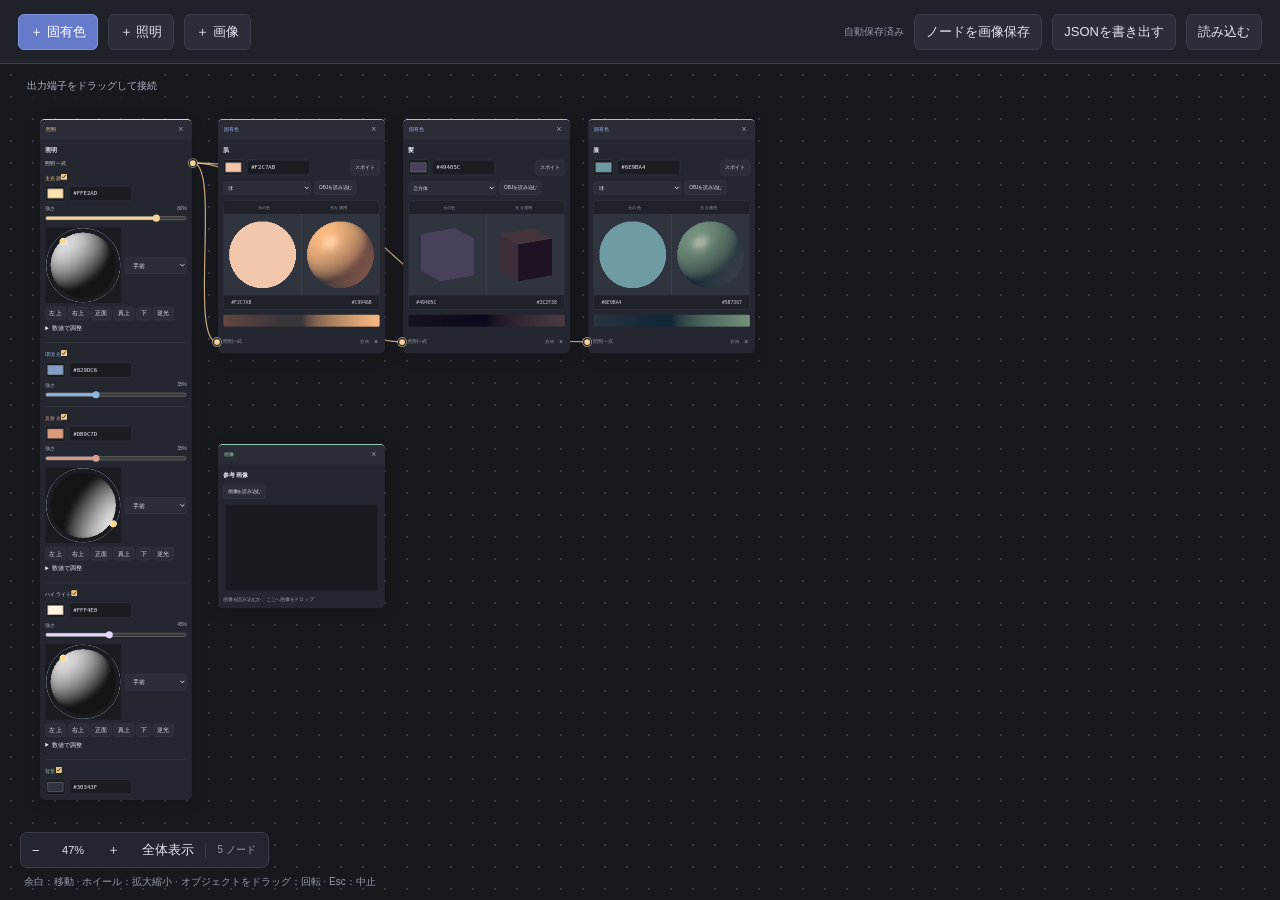
==== index.html @ 94c91bd1 "Initial commit" ====
<!doctype html>
<html lang="ja"><head><meta charset="UTF-8"><meta name="viewport" content="width=device-width, initial-scale=1"><meta name="description" content="OBJモデル・画像・照明をノードで配置して配色を検討するツール。"><title>ノードカラーシミュレーター</title><link rel="stylesheet" href="./style.css"><script defer src="./geometry.js"></script><script defer src="./legacy-model.js"></script><script defer src="./model.js"></script><script defer src="./assets.js"></script><script defer src="./storage.js"></script><script defer src="./export.js"></script><script defer src="./app.js"></script></head>
<body>
<header class="toolbar"><button data-add="base" class="primary">＋ 固有色</button><button data-add="lighting">＋ 照明</button><button data-add="image">＋ 画像</button><div class="spacer"></div><span id="save-status" role="status">読み込み中…</span><button id="save-image">ノードを画像保存</button><button id="export">JSONを書き出す</button><button id="import">読み込む</button><input id="file" type="file" accept=".json,application/json" hidden></header>
<main id="canvas" tabindex="0" aria-label="ノードキャンバス"><div id="world"><svg id="wires" aria-label="接続線"></svg><div id="nodes"></div></div><div class="canvas-top"><span id="connection-status" role="status">出力端子をドラッグして接続</span><button id="cancel-wire" hidden>中止</button></div><div class="canvas-controls"><button id="zoom-out" aria-label="縮小">−</button><output id="zoom-label">100%</output><button id="zoom-in" aria-label="拡大">＋</button><button id="fit">全体表示</button><span id="node-count"></span></div><span class="pan-hint">余白：移動 · ホイール：拡大縮小 · オブジェクトをドラッグ：回転 · Esc：中止</span></main>
<dialog id="png-dialog"><p>PNGの出力サイズ</p><label>倍率 <input id="png-scale" type="number" min="0.25" max="4" step="0.25" value="1"></label><p id="png-size" role="status"></p><div><button id="png-cancel">キャンセル</button><button id="png-save">PNGを保存</button></div></dialog><dialog id="confirm-dialog"><p id="confirm-message"></p><div><button id="confirm-no">キャンセル</button><button id="confirm-yes" class="primary">読み込む</button></div></dialog><div id="toast" role="status" aria-live="polite"></div>
</body></html>
---- style.css ----
:root { color-scheme: dark; --bg: #17191e; --panel: #24272f; --line: #3a3e49; --ink: #e2e5ec; --muted: #969dab; --accent: #9cafff; font-family: "Segoe UI", "Yu Gothic UI", Meiryo, sans-serif; font-size: 13px; }
* { box-sizing: border-box; }
body { margin: 0px; background: var(--bg); color: var(--ink); overflow: hidden; }
button, input, select { font: inherit; }
button, select { border: 1px solid var(--line); border-radius: 6px; background: rgb(43, 46, 56); color: var(--ink); padding: 8px 11px; }
button { cursor: pointer; }
button:hover { background: rgb(58, 64, 80); }
button:disabled { opacity: 0.5; cursor: wait; }
button:focus-visible, input:focus-visible, select:focus-visible, #canvas:focus-visible { outline: 2px solid var(--accent); outline-offset: 2px; }
button.primary { background: rgb(101, 123, 202); border-color: rgb(131, 149, 220); color: rgb(255, 255, 255); }
.toolbar { min-height: 64px; display: flex; align-items: center; gap: 10px; padding: 12px 18px; border-bottom: 1px solid var(--line); background: rgb(32, 34, 41); position: relative; z-index: 6; flex-wrap: wrap; }
.spacer { flex: 1 1 0%; }
#save-status { font-size: 10px; color: var(--muted); }
#canvas { height: calc(100dvh - 64px); position: relative; overflow: hidden; background-image: radial-gradient(rgb(53, 57, 69) 1px, transparent 1px); background-size: 22px 22px; touch-action: none; cursor: grab; }
#world { position: absolute; transform-origin: 0px 0px; }
#nodes { position: absolute; left: 0px; top: 0px; }
#wires { position: absolute; width: 1px; height: 1px; overflow: visible; z-index: 0; }
.wire { fill: none; stroke-width: 2.5; pointer-events: none; opacity: 0.8; }
.wire-hit { fill: none; stroke: transparent; stroke-width: 14; cursor: pointer; pointer-events: stroke; }
.wire-hit:focus { stroke: rgba(182, 196, 255, 0.533); outline: none; }
.temporary { fill: none; stroke: rgb(182, 196, 255); stroke-width: 3; stroke-dasharray: 7, 5; pointer-events: none; }
.node { position: absolute; width: 352px; border-right-color: ; border-right-style: ; border-right-width: ; border-bottom-color: ; border-bottom-style: ; border-bottom-width: ; border-left-color: ; border-left-style: ; border-left-width: ; border-image-source: ; border-image-slice: ; border-image-width: ; border-image-outset: ; border-image-repeat: ; border-top: 2px solid var(--node-color); border-radius: 10px; background: var(--panel); box-shadow: rgba(0, 0, 0, 0.2) 0px 8px 28px; cursor: default; }
.node.lighting { width: 320px; }
.node-header { display: flex; align-items: center; justify-content: space-between; background: rgb(42, 45, 54); border-radius: 9px 9px 0px 0px; padding: 9px 12px; cursor: grab; touch-action: none; }
.node-kind { font-size: 10px; letter-spacing: 0.08em; color: var(--node-color); }
.delete { padding: 0px; border: 0px; background: transparent; color: var(--muted); width: 23px; height: 23px; font-size: 18px; }
.node-body { padding: 11px; }
.name { width: 100%; border: 0px; background: transparent; color: var(--ink); font-weight: 600; padding: 3px 0px; margin-bottom: 10px; }
.color-editor { display: flex; gap: 7px; align-items: center; }
.color-editor input[type="color"] { width: 43px; height: 34px; background: rgb(27, 29, 35); border: 1px solid var(--line); padding: 2px; border-radius: 5px; cursor: pointer; }
.hex { width: 133px; background: rgb(27, 29, 35); border: 1px solid var(--line); padding: 8px; border-radius: 5px; color: var(--ink); font: 12px Consolas, monospace; }
.hex[aria-invalid="true"] { border-color: rgb(241, 147, 147); }
.eyedrop { margin-left: auto; padding: 8px; font-size: 11px; }
.slider-label { display: flex; justify-content: space-between; font-size: 10px; margin-top: 8px; color: rgb(179, 186, 199); }
.slider { width: 100%; accent-color: var(--port-color); margin: 5px 0px 0px; }
.angle-controls { display: flex; gap: 10px; margin-top: 8px; font-size: 10px; color: var(--muted); }
.angle-controls label { display: flex; gap: 4px; align-items: center; }
.angle-controls input { width: 63px; min-width: 0px; border: 1px solid var(--line); border-radius: 4px; background: rgb(27, 29, 35); color: var(--ink); padding: 5px; font: 11px Consolas, monospace; }
.light-section { padding-bottom: 13px; margin-top: 12px; border-bottom: 1px solid var(--line); }
.light-section:last-child { border-bottom: 0px; padding-bottom: 0px; }
.light-heading { position: relative; color: var(--port-color); font-size: 11px; margin: 0px 0px 8px; }
.port-row { position: relative; display: flex; justify-content: space-between; align-items: center; min-height: 27px; margin-top: 5px; font-size: 10px; color: var(--muted); gap: 7px; }
.port-label { white-space: nowrap; }
.port-status { overflow: hidden; text-overflow: ellipsis; white-space: nowrap; margin-left: auto; font-size: 9px; }
.port { position: absolute; width: 18px; height: 18px; padding: 0px; border-radius: 50%; background: var(--port-color); border: 3px solid var(--panel); box-shadow: 0 0 0 1px var(--port-color); z-index: 2; touch-action: none; top: 50%; transform: translateY(-50%); }
.port.output { right: -22px; cursor: crosshair; }
.port.input { left: -22px; }
.port.active { box-shadow: rgba(182, 196, 255, 0.4) 0px 0px 0px 4px; }
.port.compatible { box-shadow: rgba(139, 205, 189, 0.467) 0px 0px 0px 4px; }
.disconnect { border: 0px; background: transparent; padding: 0px 4px; color: rgb(168, 175, 191); font-size: 14px; }
.node-note { font-size: 10px; line-height: 1.7; color: var(--muted); margin: 10px 0px 0px; }
.inline-preview { margin: 12px 0px 9px; border: 1px solid var(--line); border-radius: 7px; overflow: hidden; }
.pair-labels { display: grid; grid-template-columns: 1fr 1fr; font-size: 9px; text-align: center; padding: 7px; background: rgb(32, 34, 41); color: var(--muted); }
.object-canvas { display: block; width: 100%; height: auto; cursor: grab; touch-action: none; }
.pair-values { display: flex; justify-content: space-between; padding: 5px 12px; background: rgb(32, 34, 41); }
.hex-copy { font: 10px Consolas, monospace; padding: 4px; border: 0px; background: transparent; color: rgb(199, 205, 218); }
.gradient { display: block; width: 100%; height: 26px; border-radius: 4px; margin: 10px 0px; cursor: crosshair; }
.saved-colors { display: flex; flex-wrap: wrap; gap: 5px; margin-bottom: 8px; }
.saved-chip { display: flex; align-items: center; border: 1px solid var(--line); border-radius: 4px; overflow: hidden; }
.saved-code { font: 10px Consolas, monospace; background: rgb(27, 29, 35); color: var(--ink); border-width: 0px 0px 0px 9px; border-style: none none none solid; border-color: currentcolor; border-image: none; width: 86px; padding: 5px 3px; cursor: copy; }
.remove-color { font-size: 12px; padding: 0px 4px; border: 0px; border-radius: 0px; background: transparent; color: var(--muted); }
.object-options { display: flex; gap: 7px; align-items: center; margin-top: 11px; }
.object-options select { padding: 6px; font-size: 10px; max-width: 185px; flex: 1 1 0%; }
.obj-load, .media-load { font-size: 10px; padding: 7px 9px; }
.image-canvas { display: block; width: auto; height: auto; max-width: 100%; max-height: 360px; margin: 13px auto 0px; cursor: crosshair; background: rgb(25, 27, 33); }
.image.drop-target { outline: rgb(158, 216, 194) dashed 2px; }
.sampling .image-canvas, .sampling .object-canvas { cursor: crosshair; outline: rgb(165, 189, 223) solid 2px; }
.canvas-top { position: absolute; left: 18px; top: 10px; display: flex; align-items: center; gap: 10px; pointer-events: none; z-index: 3; }
#connection-status { font-size: 10px; color: rgb(176, 183, 198); background: rgba(23, 25, 30, 0.85); padding: 5px 9px; border-radius: 5px; }
#cancel-wire { pointer-events: auto; font-size: 10px; padding: 4px 8px; }
.canvas-controls { position: absolute; left: 20px; bottom: 32px; display: flex; align-items: center; background: rgba(36, 39, 47, 0.95); border: 1px solid var(--line); border-radius: 7px; z-index: 3; }
.canvas-controls button { border: 0px; background: transparent; }
.canvas-controls output { width: 45px; text-align: center; font-size: 11px; }
#node-count { font-size: 10px; color: var(--muted); padding: 0px 12px; border-left: 1px solid var(--line); }
.pan-hint { position: absolute; bottom: 11px; left: 24px; font-size: 10px; color: var(--muted); pointer-events: none; }
#toast { position: fixed; bottom: 25px; left: 50%; transform: translateX(-50%); background: rgb(67, 79, 112); color: white; padding: 12px 20px; border: 1px solid rgb(109, 127, 168); border-radius: 8px; font-size: 12px; z-index: 10; display: none; max-width: 90vw; }
dialog { border: 1px solid rgb(100, 116, 153); border-radius: 10px; background: rgb(36, 39, 47); color: var(--ink); padding: 22px; max-width: 90vw; font-size: 13px; }
dialog::backdrop { background: rgba(0, 0, 0, 0.6); }
dialog div { display: flex; justify-content: flex-end; gap: 10px; margin-top: 20px; }
[hidden] { display: none !important; }
@media (max-width: 850px) {
  .toolbar { gap: 6px; padding: 10px; }
  .toolbar button { font-size: 11px; padding: 7px; }
  #save-status { display: none; }
  .canvas-top { left: 8px; }
  #connection-status { font-size: 9px; max-width: 80vw; }
}
.node { isolation: isolate; }

.direction-control{display:grid;grid-template-columns:160px 1fr;gap:8px;margin:8px 0}.direction-ball{width:160px;height:160px;touch-action:none;cursor:crosshair}.direction-presets{display:flex;flex-wrap:wrap;gap:4px;grid-column:1/-1}.direction-presets button{padding:4px 8px}.direction-control details{grid-column:1/-1}.light-heading input[type=checkbox]{margin-left:auto;accent-color:#efc984}.direction-control select{align-self:center}
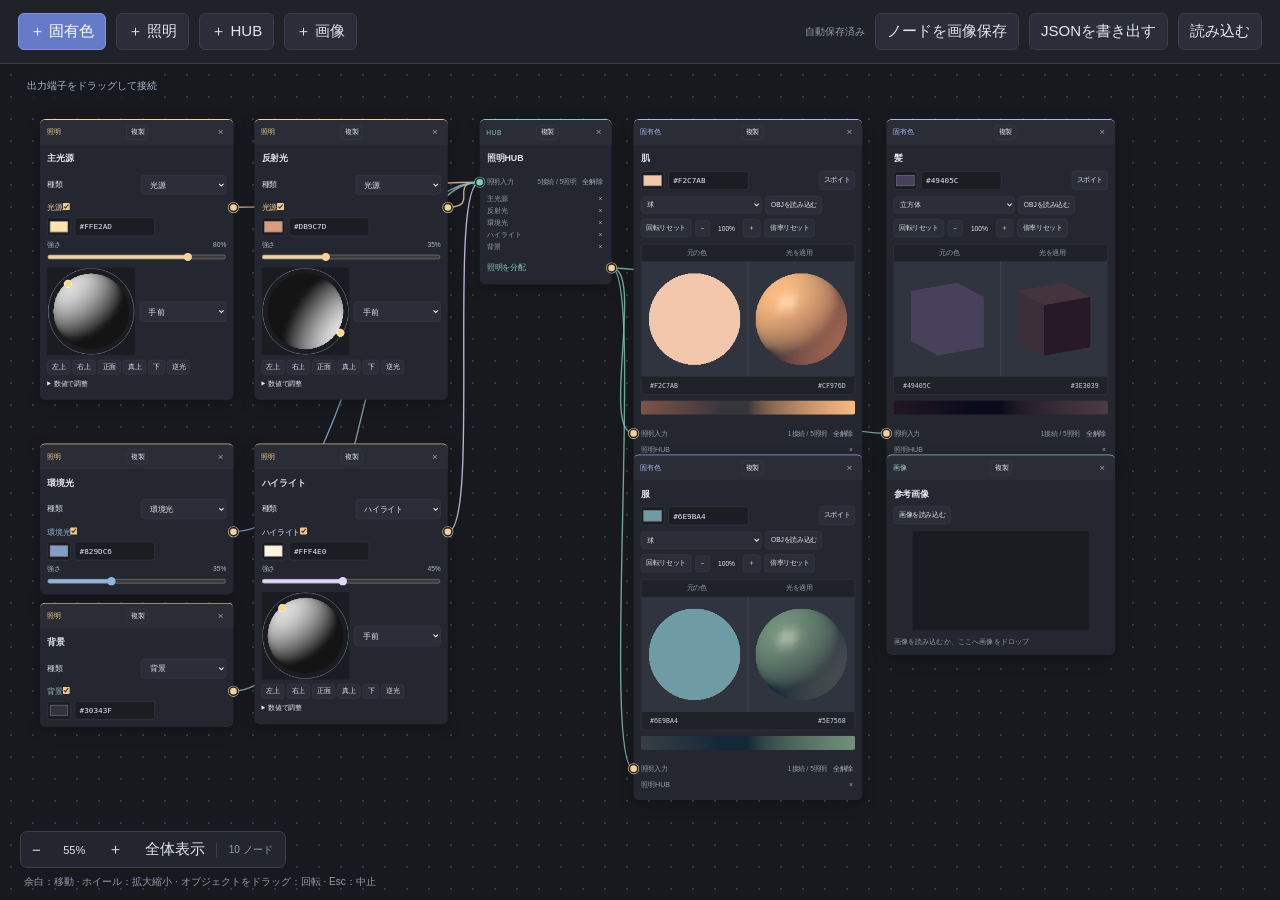
==== commit a4d62ced: "hub機能追加、３D機能修正、ノード機能修正" ====
--- a/index.html
+++ b/index.html
@@ -1,7 +1,7 @@
 <!doctype html>
-<html lang="ja"><head><meta charset="UTF-8"><meta name="viewport" content="width=device-width, initial-scale=1"><meta name="description" content="OBJモデル・画像・照明をノードで配置して配色を検討するツール。"><title>ノードカラーシミュレーター</title><link rel="stylesheet" href="./style.css"><script defer src="./geometry.js"></script><script defer src="./legacy-model.js"></script><script defer src="./model.js"></script><script defer src="./assets.js"></script><script defer src="./storage.js"></script><script defer src="./export.js"></script><script defer src="./app.js"></script></head>
+<html lang="ja"><head><meta charset="UTF-8"><meta name="viewport" content="width=device-width, initial-scale=1"><meta name="description" content="OBJモデル・画像・照明をノードで配置して配色を検討するツール。"><title>ノードカラーシミュレーター</title><link rel="stylesheet" href="./style.css"><script defer src="./geometry.js"></script><script defer src="./legacy-model.js"></script><script defer src="./compat-v4.js"></script><script defer src="./model.js"></script><script defer src="./assets.js"></script><script defer src="./storage.js"></script><script defer src="./export.js"></script><script defer src="./app.js"></script></head>
 <body>
-<header class="toolbar"><button data-add="base" class="primary">＋ 固有色</button><button data-add="lighting">＋ 照明</button><button data-add="image">＋ 画像</button><div class="spacer"></div><span id="save-status" role="status">読み込み中…</span><button id="save-image">ノードを画像保存</button><button id="export">JSONを書き出す</button><button id="import">読み込む</button><input id="file" type="file" accept=".json,application/json" hidden></header>
+<header class="toolbar"><button data-add="base" class="primary">＋ 固有色</button><button data-add="lighting">＋ 照明</button><button data-add="hub">＋ HUB</button><button data-add="image">＋ 画像</button><div class="spacer"></div><span id="save-status" role="status">読み込み中…</span><button id="save-image">ノードを画像保存</button><button id="export">JSONを書き出す</button><button id="import">読み込む</button><input id="file" type="file" accept=".json,application/json" hidden></header>
 <main id="canvas" tabindex="0" aria-label="ノードキャンバス"><div id="world"><svg id="wires" aria-label="接続線"></svg><div id="nodes"></div></div><div class="canvas-top"><span id="connection-status" role="status">出力端子をドラッグして接続</span><button id="cancel-wire" hidden>中止</button></div><div class="canvas-controls"><button id="zoom-out" aria-label="縮小">−</button><output id="zoom-label">100%</output><button id="zoom-in" aria-label="拡大">＋</button><button id="fit">全体表示</button><span id="node-count"></span></div><span class="pan-hint">余白：移動 · ホイール：拡大縮小 · オブジェクトをドラッグ：回転 · Esc：中止</span></main>
 <dialog id="png-dialog"><p>PNGの出力サイズ</p><label>倍率 <input id="png-scale" type="number" min="0.25" max="4" step="0.25" value="1"></label><p id="png-size" role="status"></p><div><button id="png-cancel">キャンセル</button><button id="png-save">PNGを保存</button></div></dialog><dialog id="confirm-dialog"><p id="confirm-message"></p><div><button id="confirm-no">キャンセル</button><button id="confirm-yes" class="primary">読み込む</button></div></dialog><div id="toast" role="status" aria-live="polite"></div>
 </body></html>
--- a/style.css
+++ b/style.css
@@ -88,3 +88,8 @@
 .node { isolation: isolate; }
 
 .direction-control{display:grid;grid-template-columns:160px 1fr;gap:8px;margin:8px 0}.direction-ball{width:160px;height:160px;touch-action:none;cursor:crosshair}.direction-presets{display:flex;flex-wrap:wrap;gap:4px;grid-column:1/-1}.direction-presets button{padding:4px 8px}.direction-control details{grid-column:1/-1}.light-heading input[type=checkbox]{margin-left:auto;accent-color:#efc984}.direction-control select{align-self:center}
+
+/* Larger preview and controls; object scale is independent of the workspace. */
+:root{font-size:15px}.node{width:416px}.node.lighting{width:352px}.node-kind{font-size:12px}.node-body{padding:13px}.name{font-size:16px}.hex{font-size:14px;width:146px}.eyedrop,.obj-load,.media-load{font-size:12px}.object-options select{font-size:13px;max-width:220px}.pair-labels,.hex-copy{font-size:12px}.port-row{font-size:12px;min-height:32px}.port-status{font-size:11px}.light-heading{font-size:14px}.slider-label{font-size:12px}.angle-controls{font-size:12px}.node-note{font-size:12px}.preview-controls{display:flex;flex-wrap:wrap;align-items:center;gap:7px;margin:9px 0}.preview-controls button{font-size:12px;padding:7px 9px}.preview-controls output{font-size:12px;min-width:46px;text-align:center}.node-actions{display:flex;gap:6px}.duplicate{font-size:12px;padding:4px 7px}.saved-code{font-size:12px;width:102px}.direction-presets button{font-size:12px}.direction-control summary{font-size:12px}
+
+.node.hub{width:240px}.lighting-kind{display:flex;align-items:center;justify-content:space-between;font-size:14px;margin:8px 0}.lighting-kind select{font-size:14px;min-width:155px}.connection-list{display:grid;gap:4px;margin:5px 0}.connection-entry{display:flex;align-items:center;justify-content:space-between;gap:8px;color:var(--muted);font-size:13px}.connection-entry span{overflow:hidden;text-overflow:ellipsis;white-space:nowrap}.hub-output{margin-top:20px;color:#85CCB8}.port-status{font-size:12px}.disconnect{font-size:12px}.node-note{font-size:13px}
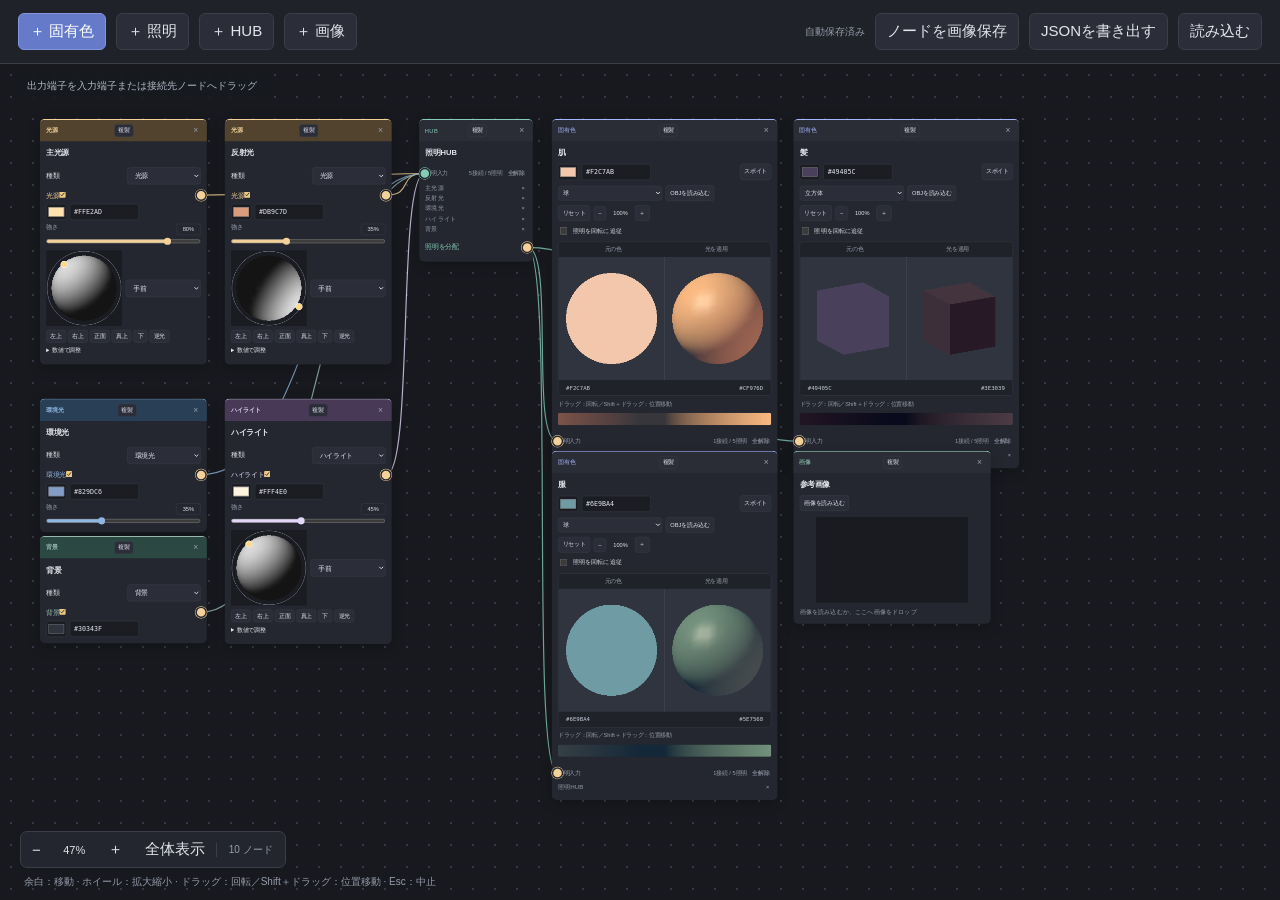
==== commit f4d451c7: "オブジェクト機能修正" ====
--- a/index.html
+++ b/index.html
@@ -2,6 +2,6 @@
 <html lang="ja"><head><meta charset="UTF-8"><meta name="viewport" content="width=device-width, initial-scale=1"><meta name="description" content="OBJモデル・画像・照明をノードで配置して配色を検討するツール。"><title>ノードカラーシミュレーター</title><link rel="stylesheet" href="./style.css"><script defer src="./geometry.js"></script><script defer src="./legacy-model.js"></script><script defer src="./compat-v4.js"></script><script defer src="./model.js"></script><script defer src="./assets.js"></script><script defer src="./storage.js"></script><script defer src="./export.js"></script><script defer src="./app.js"></script></head>
 <body>
 <header class="toolbar"><button data-add="base" class="primary">＋ 固有色</button><button data-add="lighting">＋ 照明</button><button data-add="hub">＋ HUB</button><button data-add="image">＋ 画像</button><div class="spacer"></div><span id="save-status" role="status">読み込み中…</span><button id="save-image">ノードを画像保存</button><button id="export">JSONを書き出す</button><button id="import">読み込む</button><input id="file" type="file" accept=".json,application/json" hidden></header>
-<main id="canvas" tabindex="0" aria-label="ノードキャンバス"><div id="world"><svg id="wires" aria-label="接続線"></svg><div id="nodes"></div></div><div class="canvas-top"><span id="connection-status" role="status">出力端子をドラッグして接続</span><button id="cancel-wire" hidden>中止</button></div><div class="canvas-controls"><button id="zoom-out" aria-label="縮小">−</button><output id="zoom-label">100%</output><button id="zoom-in" aria-label="拡大">＋</button><button id="fit">全体表示</button><span id="node-count"></span></div><span class="pan-hint">余白：移動 · ホイール：拡大縮小 · オブジェクトをドラッグ：回転 · Esc：中止</span></main>
+<main id="canvas" tabindex="0" aria-label="ノードキャンバス"><div id="world"><svg id="wires" aria-label="接続線"></svg><div id="nodes"></div></div><div class="canvas-top"><span id="connection-status" role="status">出力端子を入力端子または接続先ノードへドラッグ</span><button id="cancel-wire" hidden>中止</button></div><div class="canvas-controls"><button id="zoom-out" aria-label="縮小">−</button><output id="zoom-label">100%</output><button id="zoom-in" aria-label="拡大">＋</button><button id="fit">全体表示</button><span id="node-count"></span></div><span class="pan-hint">余白：移動 · ホイール：拡大縮小 · ドラッグ：回転／Shift＋ドラッグ：位置移動 · Esc：中止</span></main>
 <dialog id="png-dialog"><p>PNGの出力サイズ</p><label>倍率 <input id="png-scale" type="number" min="0.25" max="4" step="0.25" value="1"></label><p id="png-size" role="status"></p><div><button id="png-cancel">キャンセル</button><button id="png-save">PNGを保存</button></div></dialog><dialog id="confirm-dialog"><p id="confirm-message"></p><div><button id="confirm-no">キャンセル</button><button id="confirm-yes" class="primary">読み込む</button></div></dialog><div id="toast" role="status" aria-live="polite"></div>
 </body></html>
--- a/style.css
+++ b/style.css
@@ -93,3 +93,21 @@
 :root{font-size:15px}.node{width:416px}.node.lighting{width:352px}.node-kind{font-size:12px}.node-body{padding:13px}.name{font-size:16px}.hex{font-size:14px;width:146px}.eyedrop,.obj-load,.media-load{font-size:12px}.object-options select{font-size:13px;max-width:220px}.pair-labels,.hex-copy{font-size:12px}.port-row{font-size:12px;min-height:32px}.port-status{font-size:11px}.light-heading{font-size:14px}.slider-label{font-size:12px}.angle-controls{font-size:12px}.node-note{font-size:12px}.preview-controls{display:flex;flex-wrap:wrap;align-items:center;gap:7px;margin:9px 0}.preview-controls button{font-size:12px;padding:7px 9px}.preview-controls output{font-size:12px;min-width:46px;text-align:center}.node-actions{display:flex;gap:6px}.duplicate{font-size:12px;padding:4px 7px}.saved-code{font-size:12px;width:102px}.direction-presets button{font-size:12px}.direction-control summary{font-size:12px}
 
 .node.hub{width:240px}.lighting-kind{display:flex;align-items:center;justify-content:space-between;font-size:14px;margin:8px 0}.lighting-kind select{font-size:14px;min-width:155px}.connection-list{display:grid;gap:4px;margin:5px 0}.connection-entry{display:flex;align-items:center;justify-content:space-between;gap:8px;color:var(--muted);font-size:13px}.connection-entry span{overflow:hidden;text-overflow:ellipsis;white-space:nowrap}.hub-output{margin-top:20px;color:#85CCB8}.port-status{font-size:12px}.disconnect{font-size:12px}.node-note{font-size:13px}
+
+.node.lighting{border-color:var(--node-color)}
+.node.lighting[data-kind=light] .node-header{background:#51432d}
+.node.lighting[data-kind=environment] .node-header{background:#293f56}
+.node.lighting[data-kind=highlight] .node-header{background:#483956}
+.node.lighting[data-kind=background] .node-header{background:#2c4843}
+.node.lighting .node-kind{color:var(--node-color);font-weight:700}
+.strength-value{display:inline-block;min-width:52px;text-align:center;cursor:ew-resize;touch-action:none;user-select:none;padding:4px 7px;border:1px solid var(--line);border-radius:5px;color:var(--ink)}
+.strength-value:focus-visible{outline:2px solid var(--accent)}
+.preview-hint{font-size:12px;color:var(--muted);margin:7px 0 10px;user-select:none}
+
+.port{width:24px;height:24px;touch-action:none}.port.output{right:-13px}.port.input{left:-13px}
+
+.compatible-node{outline:2px dashed #a4c9bb;outline-offset:4px}
+
+.node.base{width:476px}
+
+.follow-toggle{display:flex;align-items:center;gap:8px;font-size:13px;margin:10px 0;color:var(--ink)}.follow-toggle input{width:16px;height:16px;accent-color:var(--accent)}
